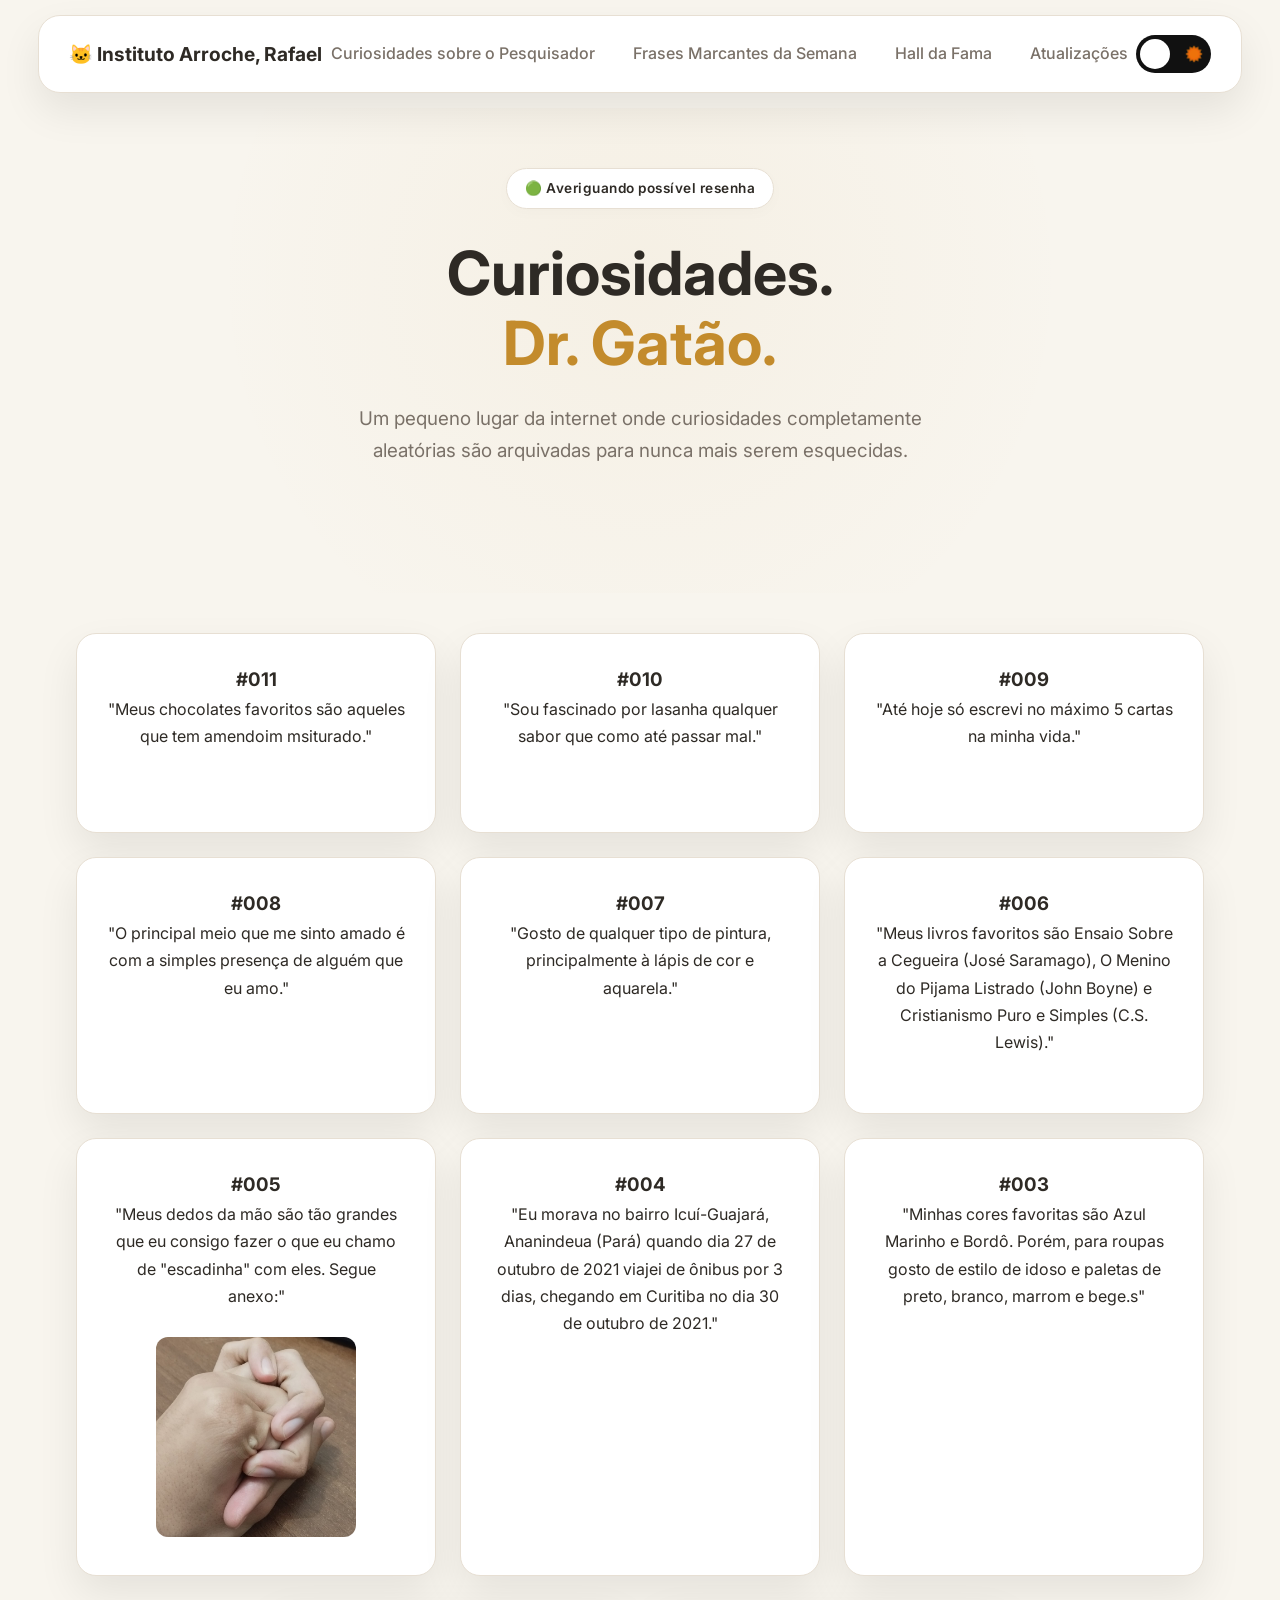
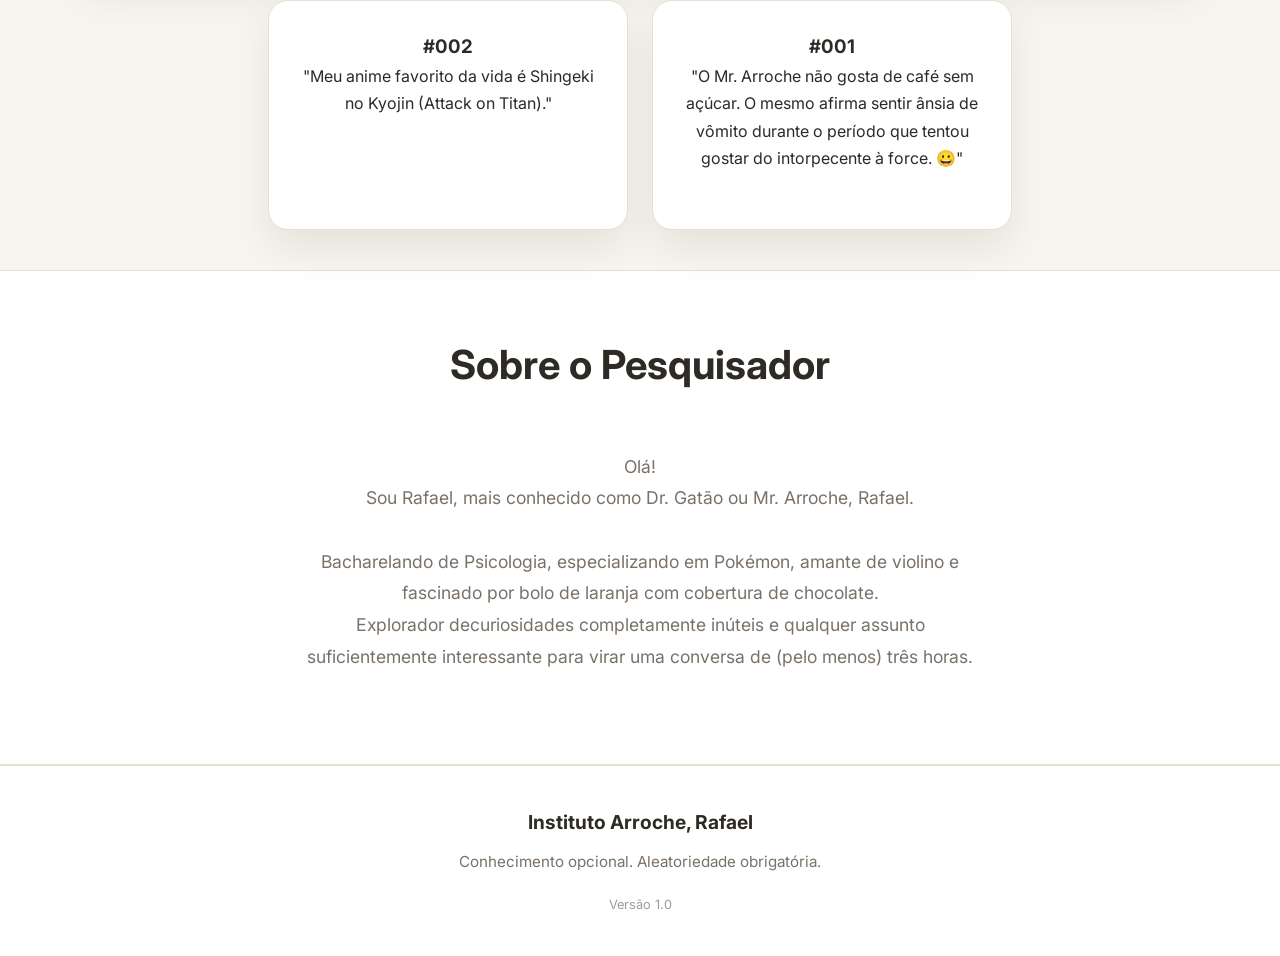
==== páginas/curiosidades/curiosidades.html @ 4dc75bf1 "página de curiosidades" ====
<!DOCTYPE html>
<html lang="pt-BR">

<head>

    <meta charset="UTF-8">
    <meta name="viewport" content="width=device-width, initial-scale=1.0">

    <title>Instituto Arroche, Rafael</title>

    <link rel="stylesheet" href="style.css">

    <link rel="preconnect" href="https://fonts.googleapis.com">

    <link rel="preconnect" href="https://fonts.gstatic.com" crossorigin>

    <link href="https://fonts.googleapis.com/css2?family=Inter:wght@300;400;500;600;700&family=Cormorant+Garamond:wght@500;700&display=swap" rel="stylesheet">

    <script>
    if (localStorage.getItem("theme") === "dark") {
        document.documentElement.classList.add("dark");
    }
    </script>
</head>

<body>



    <header>

    <nav class="navbar desktop-nav">

        <a href="../../index.html" class="logo">

             🐱 Instituto Arroche, Rafael

        </a>

        <ul class="nav-links">


            <li><a href="páginas/curiosidades/curiosidades.html">Curiosidades sobre o Pesquisador</a></li>

            <li><a href="#">Frases Marcantes da Semana</a></li>

            <li><a href="#">Hall da Fama</a></li>

            <li><a href="#">Atualizações</a></li>

        </ul>

        <div class="theme-area">

            <input type="checkbox" class="checkbox" id="chk">

            <label class="label" for="chk">

                <img src="lua.png" class="fa-moon">

                <img src="sol.png" class="fa-sun">

                <div class="ball"></div>

            </label>

        </div>

    </nav>


    <nav class="navbar mobile-nav">

        <button id="menuButton" class="menu-button">

            <span></span>
            <span></span>
            <span></span>

        </button>

        <a href="../../index.html" class="logo-mobile">

            🐱 Instituto Arroche, Rafael

        </a>

    </nav>

</header>


<div class="menu-overlay" id="menuOverlay">

    <aside class="side-menu" id="sideMenu">

        <div class="menu-header">

            <button id="closeMenuButton" class="close-menu-button">&times;</button>

            <p>Pesquisadora Honorária detectada.</p>

        </div>

        <div class="menu-item theme-mobile">

            <span>🌙 Tema</span>

            <div>

                <input type="checkbox" class="checkbox" id="chkMobile">

                <label class="label" for="chkMobile">

                    <img src="lua.png" class="fa-moon">

                    <img src="sol.png" class="fa-sun">

                    <div class="ball"></div>

                </label>

            </div>

        </div>

    
        <a href="curiosidades.html" class="menu-item">

            🔬 Curiosidades sobre o Pesquisador 

        </a>

        <a href="#" class="menu-item">

            🐋 Frases Marcantes da Semana


        </a>

        <a href="#" class="menu-item">

            🏆 Hall da Fama

        </a>


        <a href="#" class="menu-item">

            📰 Atualizações

        </a>

        <div class="menu-footer">

            Versão 1.0

        </div>

    </aside>

</div>

    <section class="hero">

        <span class="status fade-in-element">
            🟢 Averiguando possível resenha
        </span>

        <h1 class="fade-in-element">
            <span class="line-1">Curiosidades.</span>
            <br>
            <span class="line-2">Dr. Gatão.</span>
        </h1>

        <p class="fade-in-element description">
            Um pequeno lugar da internet onde curiosidades completamente
            aleatórias são arquivadas para nunca mais serem esquecidas.
        </p>

        <div class="buttons fade-in-element">
           <br>
           <br>
        </div>

    </section>

    



    <section class="cards">

        <div class="card">

            <div class="card-frase-interna">
                <h3>#011</h3>
                <p>"Meus chocolates favoritos são aqueles que tem amendoim msiturado."</p>
                <br>
            </div>

        </div>

        <div class="card">

            <div class="card-frase-interna">
                <h3>#010</h3>
                <p>"Sou fascinado por lasanha qualquer sabor que como até passar mal."</p>
                <br>
            </div>

        </div>

        <div class="card">

            <div class="card-frase-interna">
                <h3>#009</h3>
                <p>"Até hoje só escrevi no máximo 5 cartas na minha vida."</p>
                <br>
            </div>

        </div>

        <div class="card">

            <div class="card-frase-interna">
                <h3>#008</h3>
                <p>"O principal meio que me sinto amado é com a simples presença de alguém que eu amo."</p>
                <br>
            </div>

        </div>

        <div class="card">

            <div class="card-frase-interna">
                <h3>#007</h3>
                <p>"Gosto de qualquer tipo de pintura, principalmente à lápis de cor e aquarela."</p>
                <br>
            </div>

        </div>

        <div class="card">

            <div class="card-frase-interna">
                <h3>#006</h3>
                <p>"Meus livros favoritos são Ensaio Sobre a Cegueira (José Saramago), O Menino do Pijama Listrado (John Boyne) e Cristianismo Puro e Simples (C.S. Lewis)."</p>
                <br>
            </div>

        </div>

        <div class="card"> 
            <div class="card-frase-interna">
                    <h3>#005</h3>
                    <p>"Meus dedos da mão são tão grandes que eu consigo fazer o que eu chamo de "escadinha" com eles. Segue anexo:"</p>
                    <br>
                    <img src="imagens/mão.jpeg" alt="Imagem da mão do pesquisador mostrando a escadinha dos dedos" class="image">
            </div>  
         </div>
        <div class="card">

             <div class="card-frase-interna">
                <h3>#004</h3>
                <p>"Eu morava no bairro Icuí-Guajará, Ananindeua (Pará) quando dia 27 de outubro de 2021 viajei de ônibus por 3 dias, chegando em Curitiba no dia 30 de outubro de 2021."</p>
                <br>
            </div>  

        </div>

        <div class="card">

             <div class="card-frase-interna">
                <h3>#003</h3>
                <p>"Minhas cores favoritas são Azul Marinho e Bordô. Porém, para roupas gosto de estilo de idoso e paletas de preto, branco, marrom e bege.s"</p>
                <br>
            </div>  

        </div>

        <div class="card">

             <div class="card-frase-interna">
                <h3>#002</h3>
                <p>"Meu anime favorito da vida é Shingeki no Kyojin (Attack on Titan)."</p>
                <br>
            </div>  

        </div>

        <div class="card">

             <div class="card-frase-interna">
                <h3>#001</h3>
                <p>"O Mr. Arroche não gosta de café sem açúcar. O mesmo afirma sentir ânsia de vômito durante o período que tentou gostar do intorpecente à force. 😀"</p>
                <br>
            </div>  

        </div>


    </section>



   



    <section class="about">

        <div>

            <h2>
                Sobre o Pesquisador
            </h2>

            <p>
                Olá!
                Sou Rafael, mais conhecido como Dr. Gatão ou Mr. Arroche, Rafael.

                Bacharelando de Psicologia, especializando em Pokémon, amante de violino e fascinado por bolo de laranja com cobertura de chocolate.
                Explorador decuriosidades completamente inúteis e qualquer assunto suficientemente interessante para virar uma conversa de (pelo menos) três horas.

            </p>

        </div>

    </section>






    <footer>

        <h3>

            Instituto Arroche, Rafael

        </h3>

        <p>

            Conhecimento opcional.
            Aleatoriedade obrigatória.

        </p>

        <small>

            Versão 1.0

        </small>

    </footer>



    <script src="script.js"></script>

</body>

</html>
---- páginas/curiosidades/style.css ----
* {
    margin: 0;
    padding: 0;
    box-sizing: border-box;

    transition:
        background-color .45s ease,
        color .45s ease,
        border-color .45s ease,
        box-shadow .45s ease,
        transform .25s ease;
}

/* ================================
   VARIÁVEIS
================================ */
:root {
    --background: #F8F5EE;
    --surface: #FFFFFF;
    --primary: #C38B2C;
    --primary-light: #E6C98A;
    --secondary: #6F5330;
    --text: #2E2A25;
    --text-light: #7A7168;
    --border: #E7DFD3;
    --shadow: 0 18px 40px rgba(0, 0, 0, .08);
}

.dark {
    --background: #111111;
    --surface: #1D1D1D;
    --primary: #8F1D2C;
    --primary-light: #C6475E;
    --secondary: #E7D9D9;
    --text: #F4F4F4;
    --text-light: #C7C7C7;
    --border: #343434;
    --shadow: 0 18px 40px rgba(0, 0, 0, .45);
}

.dark .label {
    background-color: #c4c4c4;
}

/* Inverte a cor da bolinha para preto */
.dark .label .ball {
    background-color: #111111;
}


/* ================================
   BODY
================================ */
body {
    font-family: 'Inter', sans-serif;
    background: var(--background);
    color: var(--text);
    line-height: 1.7;
}

.checkbox {
    opacity: 0;
    position: absolute;
}

.label {
    background-color: #111;
    border-radius: 50px;
    cursor: pointer;
    display: flex;
    justify-content: space-between;
    align-items: center;
    padding: 0 8px;
    position: relative;
    height: 38px;   
    width: 75px;   
}

.label img {
    width: 18px;
    height: 18px;
    object-fit: contain;
    z-index: 1;
}

.label .ball {
    background-color: #fff;
    border-radius: 50%;
    position: absolute;
    top: 4px;
    left: 4px;
    height: 30px;
    width: 30px;
    transform: translateX(0px);
    transition: transform 0.4s linear;
    z-index: 2;
}

.checkbox:checked + .label .ball {
    transform: translateX(37px);
}

.fa-moon {
    filter: invert(82%) sepia(54%) saturate(983%) hue-rotate(354deg) brightness(102%) contrast(92%);
}

.fa-sun {
    filter: invert(67%) sepia(91%) saturate(1354%) hue-rotate(5deg) brightness(102%) contrast(92%);
}

/*==========================
HEADER + NAVBAR
==========================*/

header {
    position: -webkit-sticky;
    position: sticky;
    top: 0; 
    
    width: 100%;
    display: flex;
    justify-content: center;
    padding: 15px 0; /* Um espaçamento fixo e elegante */
    z-index: 1000;
    
    /* Remove o blur do container pai para eliminar o bug visual */
    background: transparent;
    transition: padding 0.3s ease;
}

/* Quando o usuário rola a página, apenas diminuímos um pouco o padding para dar efeito de compressão */
header.scrolled {
    padding: 10px 0;
}

/* Mantém o limite de largura do design da sua barra interna */
header .navbar {
    width: 94%;
    max-width: 1350px;
    background: var(--surface); /* Usa a cor de fundo sólida da sua variável */
    border: 1px solid var(--border);
    box-shadow: var(--shadow);
    transition: background-color 0.3s ease, box-shadow 0.3s ease;
}

/* Quando scrollar, a navbar ganha uma sombra um pouco mais destacada para flutuar sobre o Hero */
header.scrolled .navbar {
    box-shadow: 0 12px 60px rgba(0, 0, 0, 0.08);
}

/* Garante que no modo escuro a navbar continue sólida e confortável */
.dark header .navbar {
    background: var(--surface);
    border: 1px solid var(--border);
}

.dark header.scrolled .navbar {
    box-shadow: 0 12px 35px rgba(0, 0, 0, 0.5);
}



.navbar {
    height: 78px;
    padding: 0 30px;
    display: flex;
    align-items: center;
    justify-content: space-between;
    border-radius: 22px;
    background: rgba(255, 255, 255, .75);
    backdrop-filter: blur(18px);
    border: 1px solid var(--border);
    box-shadow: var(--shadow);
    width: 100%;
}

.dark .navbar {
    background: rgba(20, 20, 20, .75);
}

.logo,
.logo-mobile {
    text-decoration: none;
    color: var(--text);
    font-size: 1.2rem;
    font-weight: 700;
    transition: .3s;
}

.logo:hover {
    color: var(--primary);
}

.nav-links {
    display: flex;
    gap: 38px;
    list-style: none;
}

.nav-links a {
    text-decoration: none;
    color: var(--text-light);
    font-weight: 500;
    position: relative;
}

.nav-links a::after {
    content: "";
    position: absolute;
    bottom: -8px;
    left: 0;
    width: 0;
    height: 2px;
    background: var(--primary);
    transition: .3s;
}

.nav-links a:hover {
    color: var(--text);
}

.nav-links a:hover::after {
    width: 100%;
}

.theme-area {
    display: flex;
    align-items: center;
}

.desktop-nav {
    display: flex;
}

.mobile-nav {
    display: none;
}

@media(max-width: 900px) {
    .desktop-nav {
        display: none;
    }
    .mobile-nav {
        display: flex;
    }
}

.menu-button {
    width: 46px;
    height: 46px;
    border: none;
    background: none;
    cursor: pointer;
    display: flex;
    flex-direction: column;
    justify-content: center;
    gap: 6px;
}

.menu-button span {
    width: 26px;
    height: 3px;
    background: var(--text);
    border-radius: 50px;
    transition: .35s;
}

/*===================================================
   MENU MOBILE (OVERLAY E COMPONENTES INTRA-MENU)
===================================================*/

/* Força a sobreposição a ficar à frente de qualquer elemento fixo ou scrolled */
.menu-overlay {
    position: fixed !important;
    inset: 0;
    background: rgba(0, 0, 0, 0.4);
    backdrop-filter: blur(6px);
    opacity: 0;
    visibility: hidden;
    transition: .35s;
    z-index: 99999 !important; /* Ganha do z-index de 1000 do header e afins */
}

.menu-overlay.open {
    opacity: 1;
    visibility: visible;
}

.side-menu {
    width: 65%;
    max-width: 340px;
    height: 100%;
    background: var(--surface);
    box-shadow: var(--shadow);
    padding: 35px;
    transform: translateX(-100%);
    transition: .45s cubic-bezier(.23, .9, .32, 1);
    z-index: 100000 !important;
}

.menu-overlay.open .side-menu {
    transform: translateX(0);
}

/* Ajuste do cabeçalho interno do menu lateral */
.menu-header {
    margin-bottom: 40px;
    display: flex;
    flex-direction: column;
    align-items: flex-start;
    gap: 8px;
}

.menu-header p {
    color: var(--text-light);
    font-size: .9rem;
}

/* Estilização do botão X de fechar */
.close-menu-button {
    background: none;
    border: none;
    font-size: 2.5rem;
    color: var(--primary);
    cursor: pointer;
    padding: 0;
    line-height: 1;
    transition: transform 0.2s ease;
}

.close-menu-button:hover {
    transform: scale(1.1);
}

.menu-item {
    display: flex;
    justify-content: space-between;
    align-items: center;
    text-decoration: none;
    color: var(--text);
    font-size: 1.05rem;
    padding: 16px 0;
    border-bottom: 1px solid var(--border);
}

.menu-item:hover {
    color: var(--primary);
    padding-left: 8px;
}

.menu-footer {
    margin-top: 40px;
    color: var(--text-light);
    font-size: .9rem;
}


/* ===================================================
   ELEMENTOS NOVOS DO HERO (ADICIONADOS EXCLUSIVAMENTE)
=================================================== */

.hero {
    /* 🛠️ Reduzi de 75vh para 50vh para não empurrar tudo tão longe nas telas grandes */
    min-height: 50vh; 
    display: flex;
    flex-direction: column;
    justify-content: center;
    align-items: center;
    text-align: center;
    
    /* 🛠️ Deixamos um padding um pouco menor no topo/base para respirar melhor */
    padding: 60px 20px;
        padding-bottom: 30px; 
    
    background: radial-gradient(circle at 50% 35%, rgba(195, 139, 44, 0.05), transparent 60%);
}

.dark .hero {
    background: radial-gradient(circle at 50% 35%, rgba(143, 29, 44, 0.07), transparent 60%);
}

/* Tag de status acima do título */
.hero .status {
    background: var(--surface);
    border: 1px solid var(--border);
    padding: 8px 18px;
    border-radius: 50px;
    font-size: 0.85rem;
    font-weight: 600;
    letter-spacing: 0.5px;
    box-shadow: 0 4px 15px rgba(0, 0, 0, 0.02);
    margin-bottom: 30px;
}

/* Título */
.hero h1 {
    font-family: 'Inter', sans-serif;
    font-size: 3.8rem;
    line-height: 1.15;
    font-weight: 700;
    color: var(--text);
    margin-bottom: 24px;
}

.hero h1 .line-2 {
    color: var(--primary);
}

/* Descrição */
.hero .description {
    max-width: 620px;
    font-size: 1.18rem;
    color: var(--text-light);
    margin-bottom: 42px;
}

/* Animações em Cascata de Entrada */
.fade-in-element {
    opacity: 0;
    transform: translateY(25px);
    animation: heroReveal 1.2s cubic-bezier(0.16, 1, 0.3, 1) forwards;
}

.hero .status.fade-in-element { animation-delay: 0.7s; }
.hero h1.fade-in-element { animation-delay: 1.0s; }
.hero .description.fade-in-element { animation-delay: 1.3s; }

@keyframes heroReveal {
    to {
        opacity: 1;
        transform: translateY(0);
    }
}

/* Responsividade específica do Hero */
@media (max-width: 768px) {
    .hero h1 {
        font-size: 2.6rem;
    }
}

/* SEÇÃO DE CARDS (CURIOSIDADES) */
.cards {
    max-width: 1200px;
    margin: 0 auto;
    
    /* 🛠️ O padding de 20px nas laterais garante que eles NUNCA colem na parede da tela */
    padding: 40px 20px; 
    
    /* 🛠️ Mudamos para flex para os blocos irem se alinhando para a direita automaticamente */
    display: flex;
    flex-direction: row;
    flex-wrap: wrap; /* Se não couber mais na linha, ele pula para a linha de baixo */
    justify-content: center; /* Centraliza o grupo de blocos na tela */
    gap: 24px;
}

.card {
    background: var(--surface);
    border: 1px solid var(--border);
    border-radius: 20px;
    padding: 30px;
    box-shadow: var(--shadow);
    display: flex;
    flex-direction: column;
    gap: 15px;
    align-items: center; 
    text-align: center;

    /* 🛠️ Deixa o bloco minimamente retangular no PC (340px) mas flexível para o celular (100%) */
    width: 100%;
    max-width: 360px; 
    min-height: 200px; /* Garante que ele mantenha uma altura mínima bonita */
    
    /* Evita que o card quebre o layout em telas muito pequenas */
    box-sizing: border-box; 
}

.image {
width: 200px;          /* Define uma largura fixa moderna para a foto */
height: 200px;         /* Define a mesma altura para garantir que fique quadrada */
object-fit: cover;
border-radius: 12px;   /* Bordas arredondadas para suavizar a imagem */
}


/* SEÇÃO SOBRE O PESQUISADOR */
.about {
    background: var(--surface);
    border-top: 1px solid var(--border);
    border-bottom: 1px solid var(--border);
    padding: 60px 20px;
    text-align: center;
}

.about div {
    max-width: 700px;
    margin: 0 auto;
}

.about h2 {
    font-family: 'Inter', sans-serif;
    font-size: 2.5rem;
    color: var(--text);
    margin-bottom: 20px;
}

.about p {
    color: var(--text-light);
    font-size: 1.1rem;
    line-height: 1.8;
    white-space: pre-line;
}



/* RODAPÉ (FOOTER) */
footer {
    background: var(--surface);
    border-top: 1px solid var(--border);
    padding: 40px 20px;
    text-align: center;
    display: flex;
    flex-direction: column;
    gap: 10px;
    align-items: center;
}

footer h3 {
    font-size: 1.2rem;
    color: var(--text);
}

footer p {
    color: var(--text-light);
    font-size: 0.95rem;
}

footer small {
    color: var(--text-light);
    opacity: 0.7;
    font-size: 0.8rem;
    margin-top: 10px;
}
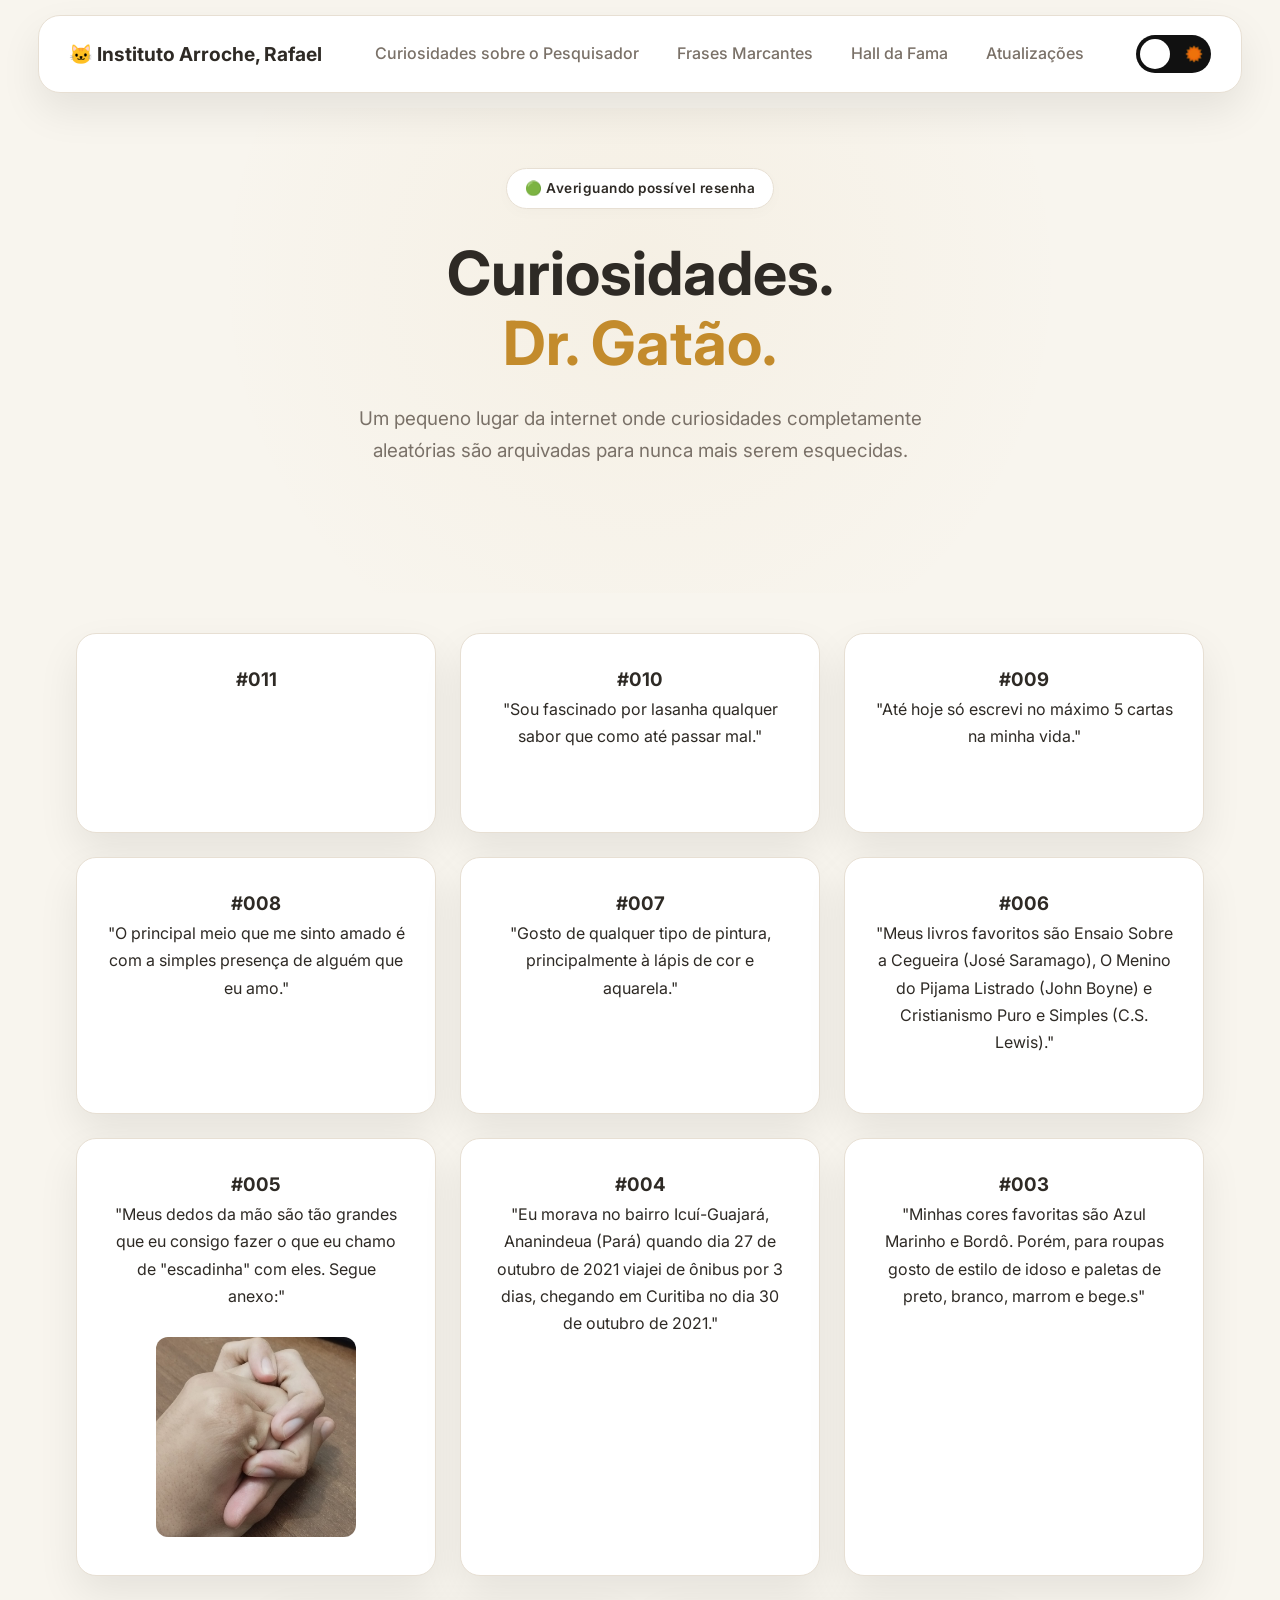
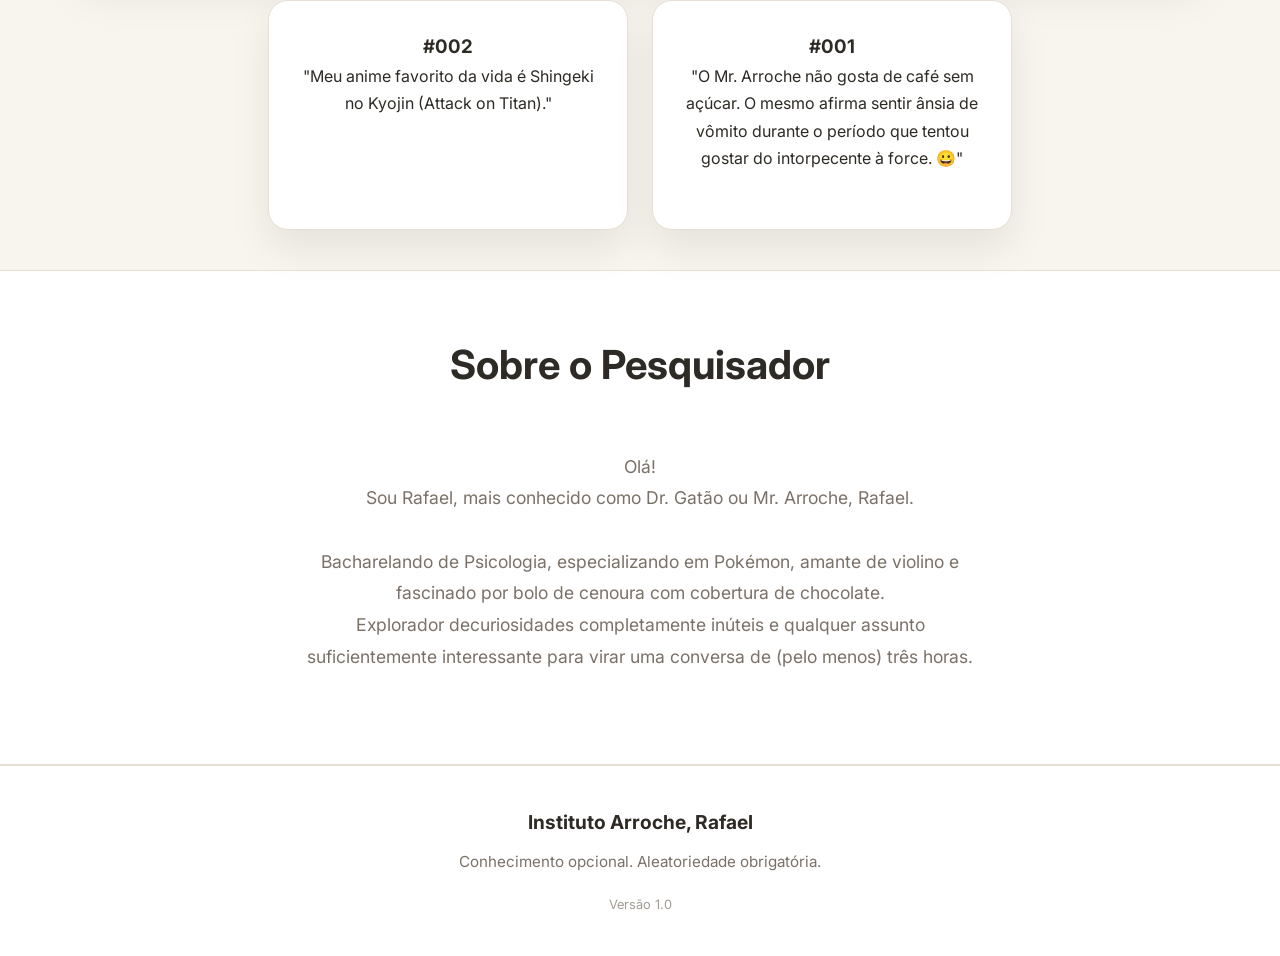
==== commit 74ad9254: "cenoura" ====
--- a/páginas/curiosidades/curiosidades.html
+++ b/páginas/curiosidades/curiosidades.html
@@ -40,9 +40,9 @@
         <ul class="nav-links">
 
 
-            <li><a href="páginas/curiosidades/curiosidades.html">Curiosidades sobre o Pesquisador</a></li>
-
-            <li><a href="#">Frases Marcantes da Semana</a></li>
+            <li><a href="curiosidades.html">Curiosidades sobre o Pesquisador</a></li>
+
+            <li><a href="../frases/frases.html">Frases Marcantes</a></li>
 
             <li><a href="#">Hall da Fama</a></li>
 
@@ -131,9 +131,9 @@
 
         </a>
 
-        <a href="#" class="menu-item">
-
-            🐋 Frases Marcantes da Semana
+        <a href="../frases/frases.html" class="menu-item">
+
+            🐋 Frases Marcantes
 
 
         </a>
@@ -195,7 +195,6 @@
 
             <div class="card-frase-interna">
                 <h3>#011</h3>
-                <p>"Meus chocolates favoritos são aqueles que tem amendoim msiturado."</p>
                 <br>
             </div>
 
@@ -320,7 +319,7 @@
                 Olá!
                 Sou Rafael, mais conhecido como Dr. Gatão ou Mr. Arroche, Rafael.
 
-                Bacharelando de Psicologia, especializando em Pokémon, amante de violino e fascinado por bolo de laranja com cobertura de chocolate.
+                Bacharelando de Psicologia, especializando em Pokémon, amante de violino e fascinado por bolo de cenoura com cobertura de chocolate.
                 Explorador decuriosidades completamente inúteis e qualquer assunto suficientemente interessante para virar uma conversa de (pelo menos) três horas.
 
             </p>
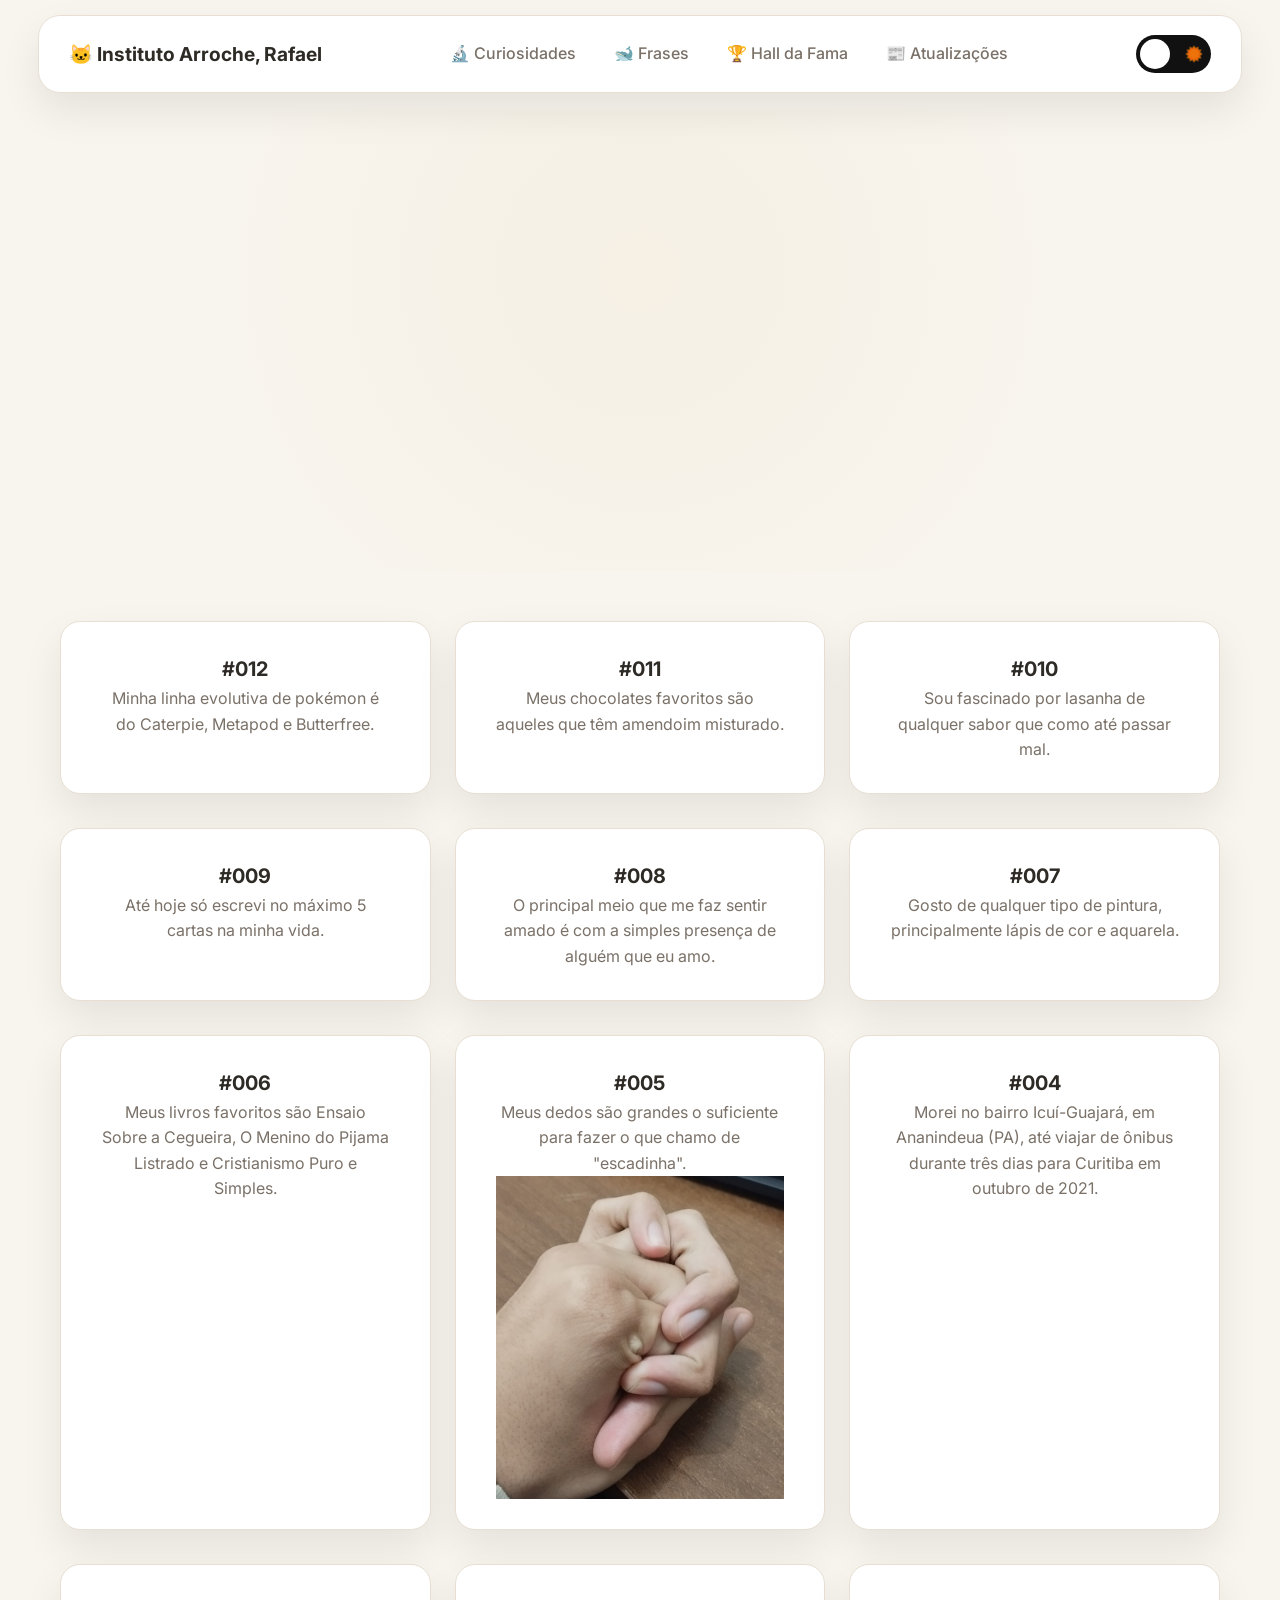
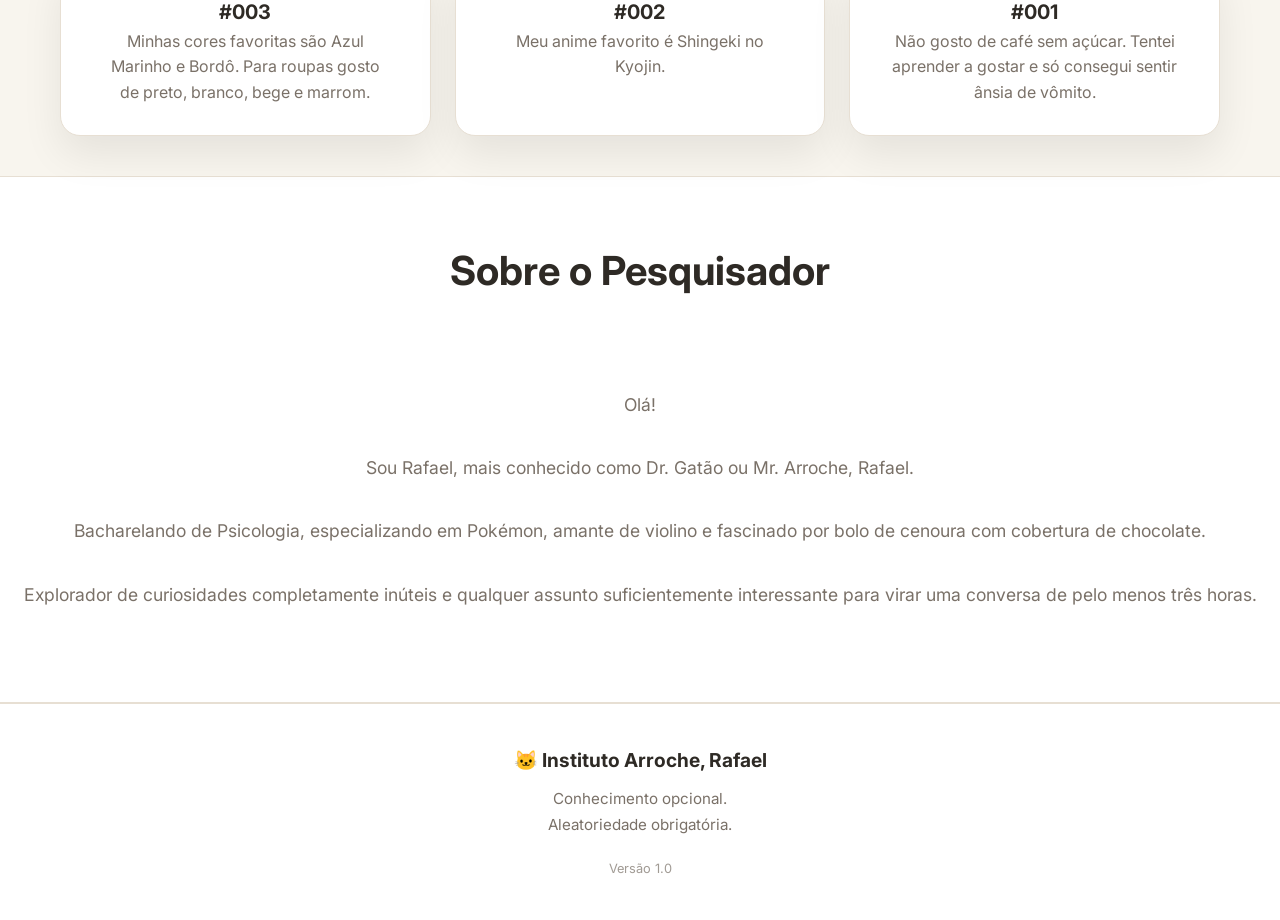
==== commit fcc4114a: "Finalização básica" ====
--- a/páginas/curiosidades/curiosidades.html
+++ b/páginas/curiosidades/curiosidades.html
@@ -3,362 +3,162 @@
 
 <head>
 
-    <meta charset="UTF-8">
-    <meta name="viewport" content="width=device-width, initial-scale=1.0">
+<meta charset="UTF-8">
 
-    <title>Instituto Arroche, Rafael</title>
+<meta name="viewport"
+content="width=device-width, initial-scale=1.0">
 
-    <link rel="stylesheet" href="style.css">
+<title>Curiosidades | Instituto Arroche, Rafael</title>
 
-    <link rel="preconnect" href="https://fonts.googleapis.com">
+<!-- ================================
+     CSS
+================================ -->
 
-    <link rel="preconnect" href="https://fonts.gstatic.com" crossorigin>
+<link rel="stylesheet" href="../../css/style.css">
 
-    <link href="https://fonts.googleapis.com/css2?family=Inter:wght@300;400;500;600;700&family=Cormorant+Garamond:wght@500;700&display=swap" rel="stylesheet">
+<!-- ================================
+     FONTES
+================================ -->
 
-    <script>
-    if (localStorage.getItem("theme") === "dark") {
-        document.documentElement.classList.add("dark");
-    }
-    </script>
+<link rel="preconnect" href="https://fonts.googleapis.com">
+
+<link rel="preconnect" href="https://fonts.gstatic.com" crossorigin>
+
+<link href="https://fonts.googleapis.com/css2?family=Inter:wght@300;400;500;600;700&family=Cormorant+Garamond:wght@500;700&display=swap" rel="stylesheet">
+
+<!-- ================================
+     EVITA FLASH DO TEMA
+================================ -->
+
+<script>
+
+if(localStorage.getItem("theme")==="dark"){
+    document.documentElement.classList.add("dark");
+}
+
+</script>
+
 </head>
 
 <body>
 
+<!-- ================================
+     COMPONENTES
+================================ -->
 
+<div id="navbar"></div>
 
-    <header>
+<div id="menu"></div>
 
-    <nav class="navbar desktop-nav">
+<!-- ================================
+     CONTEÚDO
+================================ -->
 
-        <a href="../../index.html" class="logo">
+<main>
 
-             🐱 Instituto Arroche, Rafael
+<section class="hero">
 
-        </a>
+<span class="status fade-in-element">
 
-        <ul class="nav-links">
+🟢 Averiguando possível resenha
 
+</span>
 
-            <li><a href="curiosidades.html">Curiosidades sobre o Pesquisador</a></li>
+<h1 class="fade-in-element">
 
-            <li><a href="../frases/frases.html">Frases Marcantes</a></li>
+<span class="line-1">
 
-            <li><a href="#">Hall da Fama</a></li>
+Curiosidades.
 
-            <li><a href="#">Atualizações</a></li>
+</span>
 
-        </ul>
+<br>
 
-        <div class="theme-area">
+<span class="line-2">
 
-            <input type="checkbox" class="checkbox" id="chk">
+Dr. Gatão.
 
-            <label class="label" for="chk">
+</span>
 
-                <img src="lua.png" class="fa-moon">
+</h1>
 
-                <img src="sol.png" class="fa-sun">
+<p class="description fade-in-element">
 
-                <div class="ball"></div>
+Um pequeno lugar da internet onde curiosidades completamente aleatórias são arquivadas para nunca mais serem esquecidas.
 
-            </label>
+</p>
 
-        </div>
+</section>
 
-    </nav>
+<section class="cards" id="lista-curiosidades">
 
+<!-- Gerado automaticamente -->
 
-    <nav class="navbar mobile-nav">
+</section>
 
-        <button id="menuButton" class="menu-button">
+<section class="about">
 
-            <span></span>
-            <span></span>
-            <span></span>
+<h2>
 
-        </button>
+Sobre o Pesquisador
 
-        <a href="../../index.html" class="logo-mobile">
+</h2>
 
-            🐱 Instituto Arroche, Rafael
+<p>
 
-        </a>
+Olá!
 
-    </nav>
+Sou Rafael, mais conhecido como Dr. Gatão ou Mr. Arroche, Rafael.
 
-</header>
+Bacharelando de Psicologia, especializando em Pokémon, amante de violino e fascinado por bolo de cenoura com cobertura de chocolate.
 
+Explorador de curiosidades completamente inúteis e qualquer assunto suficientemente interessante para virar uma conversa de pelo menos três horas.
 
-<div class="menu-overlay" id="menuOverlay">
+</p>
 
-    <aside class="side-menu" id="sideMenu">
+</section>
 
-        <div class="menu-header">
+</main>
 
-            <button id="closeMenuButton" class="close-menu-button">&times;</button>
+<!-- ================================
+     FOOTER
+================================ -->
 
-            <p>Pesquisadora Honorária detectada.</p>
+<div id="footer"></div>
 
-        </div>
+<!-- ================================
+     JAVASCRIPT
+================================ -->
 
-        <div class="menu-item theme-mobile">
+<!-- Configuração -->
+<script src="../../js/config.js"></script>
 
-            <span>🌙 Tema</span>
+<!-- Núcleo -->
+<script src="../../js/core.js"></script>
+<script src="../../js/paginas.js"></script>
 
-            <div>
+<!-- Componentes do layout -->
+<script src="../../componentes/navbar.js"></script>
+<script src="../../componentes/menu.js"></script>
+<script src="../../componentes/footer.js"></script>
+<script src="../../componentes/layout.js"></script>
 
-                <input type="checkbox" class="checkbox" id="chkMobile">
+<!-- Componentes de cards -->
+<script src="../../js/componentes/card.js"></script>
 
-                <label class="label" for="chkMobile">
+<!-- Componentes de cards -->
+<script src="../../js/home/cardcuriosidades.js"></script>
 
-                    <img src="lua.png" class="fa-moon">
+<!-- Sistema -->
+<script src="../../js/tema.js"></script>
+<script src="../../js/header.js"></script>
+<script src="../../js/animacoes.js"></script>
 
-                    <img src="sol.png" class="fa-sun">
+<!-- Dados da página -->
+<script src="dados.js"></script>
 
-                    <div class="ball"></div>
-
-                </label>
-
-            </div>
-
-        </div>
-
-    
-        <a href="curiosidades.html" class="menu-item">
-
-            🔬 Curiosidades sobre o Pesquisador 
-
-        </a>
-
-        <a href="../frases/frases.html" class="menu-item">
-
-            🐋 Frases Marcantes
-
-
-        </a>
-
-        <a href="#" class="menu-item">
-
-            🏆 Hall da Fama
-
-        </a>
-
-
-        <a href="#" class="menu-item">
-
-            📰 Atualizações
-
-        </a>
-
-        <div class="menu-footer">
-
-            Versão 1.0
-
-        </div>
-
-    </aside>
-
-</div>
-
-    <section class="hero">
-
-        <span class="status fade-in-element">
-            🟢 Averiguando possível resenha
-        </span>
-
-        <h1 class="fade-in-element">
-            <span class="line-1">Curiosidades.</span>
-            <br>
-            <span class="line-2">Dr. Gatão.</span>
-        </h1>
-
-        <p class="fade-in-element description">
-            Um pequeno lugar da internet onde curiosidades completamente
-            aleatórias são arquivadas para nunca mais serem esquecidas.
-        </p>
-
-        <div class="buttons fade-in-element">
-           <br>
-           <br>
-        </div>
-
-    </section>
-
-    
-
-
-
-    <section class="cards">
-
-        <div class="card">
-
-            <div class="card-frase-interna">
-                <h3>#011</h3>
-                <br>
-            </div>
-
-        </div>
-
-        <div class="card">
-
-            <div class="card-frase-interna">
-                <h3>#010</h3>
-                <p>"Sou fascinado por lasanha qualquer sabor que como até passar mal."</p>
-                <br>
-            </div>
-
-        </div>
-
-        <div class="card">
-
-            <div class="card-frase-interna">
-                <h3>#009</h3>
-                <p>"Até hoje só escrevi no máximo 5 cartas na minha vida."</p>
-                <br>
-            </div>
-
-        </div>
-
-        <div class="card">
-
-            <div class="card-frase-interna">
-                <h3>#008</h3>
-                <p>"O principal meio que me sinto amado é com a simples presença de alguém que eu amo."</p>
-                <br>
-            </div>
-
-        </div>
-
-        <div class="card">
-
-            <div class="card-frase-interna">
-                <h3>#007</h3>
-                <p>"Gosto de qualquer tipo de pintura, principalmente à lápis de cor e aquarela."</p>
-                <br>
-            </div>
-
-        </div>
-
-        <div class="card">
-
-            <div class="card-frase-interna">
-                <h3>#006</h3>
-                <p>"Meus livros favoritos são Ensaio Sobre a Cegueira (José Saramago), O Menino do Pijama Listrado (John Boyne) e Cristianismo Puro e Simples (C.S. Lewis)."</p>
-                <br>
-            </div>
-
-        </div>
-
-        <div class="card"> 
-            <div class="card-frase-interna">
-                    <h3>#005</h3>
-                    <p>"Meus dedos da mão são tão grandes que eu consigo fazer o que eu chamo de "escadinha" com eles. Segue anexo:"</p>
-                    <br>
-                    <img src="imagens/mão.jpeg" alt="Imagem da mão do pesquisador mostrando a escadinha dos dedos" class="image">
-            </div>  
-         </div>
-        <div class="card">
-
-             <div class="card-frase-interna">
-                <h3>#004</h3>
-                <p>"Eu morava no bairro Icuí-Guajará, Ananindeua (Pará) quando dia 27 de outubro de 2021 viajei de ônibus por 3 dias, chegando em Curitiba no dia 30 de outubro de 2021."</p>
-                <br>
-            </div>  
-
-        </div>
-
-        <div class="card">
-
-             <div class="card-frase-interna">
-                <h3>#003</h3>
-                <p>"Minhas cores favoritas são Azul Marinho e Bordô. Porém, para roupas gosto de estilo de idoso e paletas de preto, branco, marrom e bege.s"</p>
-                <br>
-            </div>  
-
-        </div>
-
-        <div class="card">
-
-             <div class="card-frase-interna">
-                <h3>#002</h3>
-                <p>"Meu anime favorito da vida é Shingeki no Kyojin (Attack on Titan)."</p>
-                <br>
-            </div>  
-
-        </div>
-
-        <div class="card">
-
-             <div class="card-frase-interna">
-                <h3>#001</h3>
-                <p>"O Mr. Arroche não gosta de café sem açúcar. O mesmo afirma sentir ânsia de vômito durante o período que tentou gostar do intorpecente à force. 😀"</p>
-                <br>
-            </div>  
-
-        </div>
-
-
-    </section>
-
-
-
-   
-
-
-
-    <section class="about">
-
-        <div>
-
-            <h2>
-                Sobre o Pesquisador
-            </h2>
-
-            <p>
-                Olá!
-                Sou Rafael, mais conhecido como Dr. Gatão ou Mr. Arroche, Rafael.
-
-                Bacharelando de Psicologia, especializando em Pokémon, amante de violino e fascinado por bolo de cenoura com cobertura de chocolate.
-                Explorador decuriosidades completamente inúteis e qualquer assunto suficientemente interessante para virar uma conversa de (pelo menos) três horas.
-
-            </p>
-
-        </div>
-
-    </section>
-
-
-
-
-
-
-    <footer>
-
-        <h3>
-
-            Instituto Arroche, Rafael
-
-        </h3>
-
-        <p>
-
-            Conhecimento opcional.
-            Aleatoriedade obrigatória.
-
-        </p>
-
-        <small>
-
-            Versão 1.0
-
-        </small>
-
-    </footer>
-
-
-
-    <script src="script.js"></script>
+<!-- Lógica da página -->
+<script src="script.js"></script>
 
 </body>
 
--- a/css/style.css
+++ b/css/style.css
@@ -0,0 +1,59 @@
+/* ======================================================
+   STYLE PRINCIPAL
+   Instituto Arroche, Rafael
+
+   Arquivo controlador de todos os estilos
+====================================================== */
+
+
+/* ================================
+   SISTEMA DE TEMA
+================================ */
+
+@import url("tema.css");
+
+
+
+/* ================================
+   CONFIGURAÇÕES GERAIS
+================================ */
+
+@import url("base.css");
+
+
+
+/* ================================
+   TELA DE LOADING
+================================ */
+
+@import url("loading.css");
+
+
+
+/* ================================
+   NAVEGAÇÃO
+================================ */
+
+@import url("navbar.css");
+
+@import url("menu.css");
+
+
+
+/* ================================
+   SEÇÕES PRINCIPAIS
+================================ */
+
+@import url("hero.css");
+
+@import url("componentes.css");
+
+@import url("secoes.css");
+
+
+
+/* ================================
+   RESPONSIVIDADE
+================================ */
+
+@import url("responsivo.css");
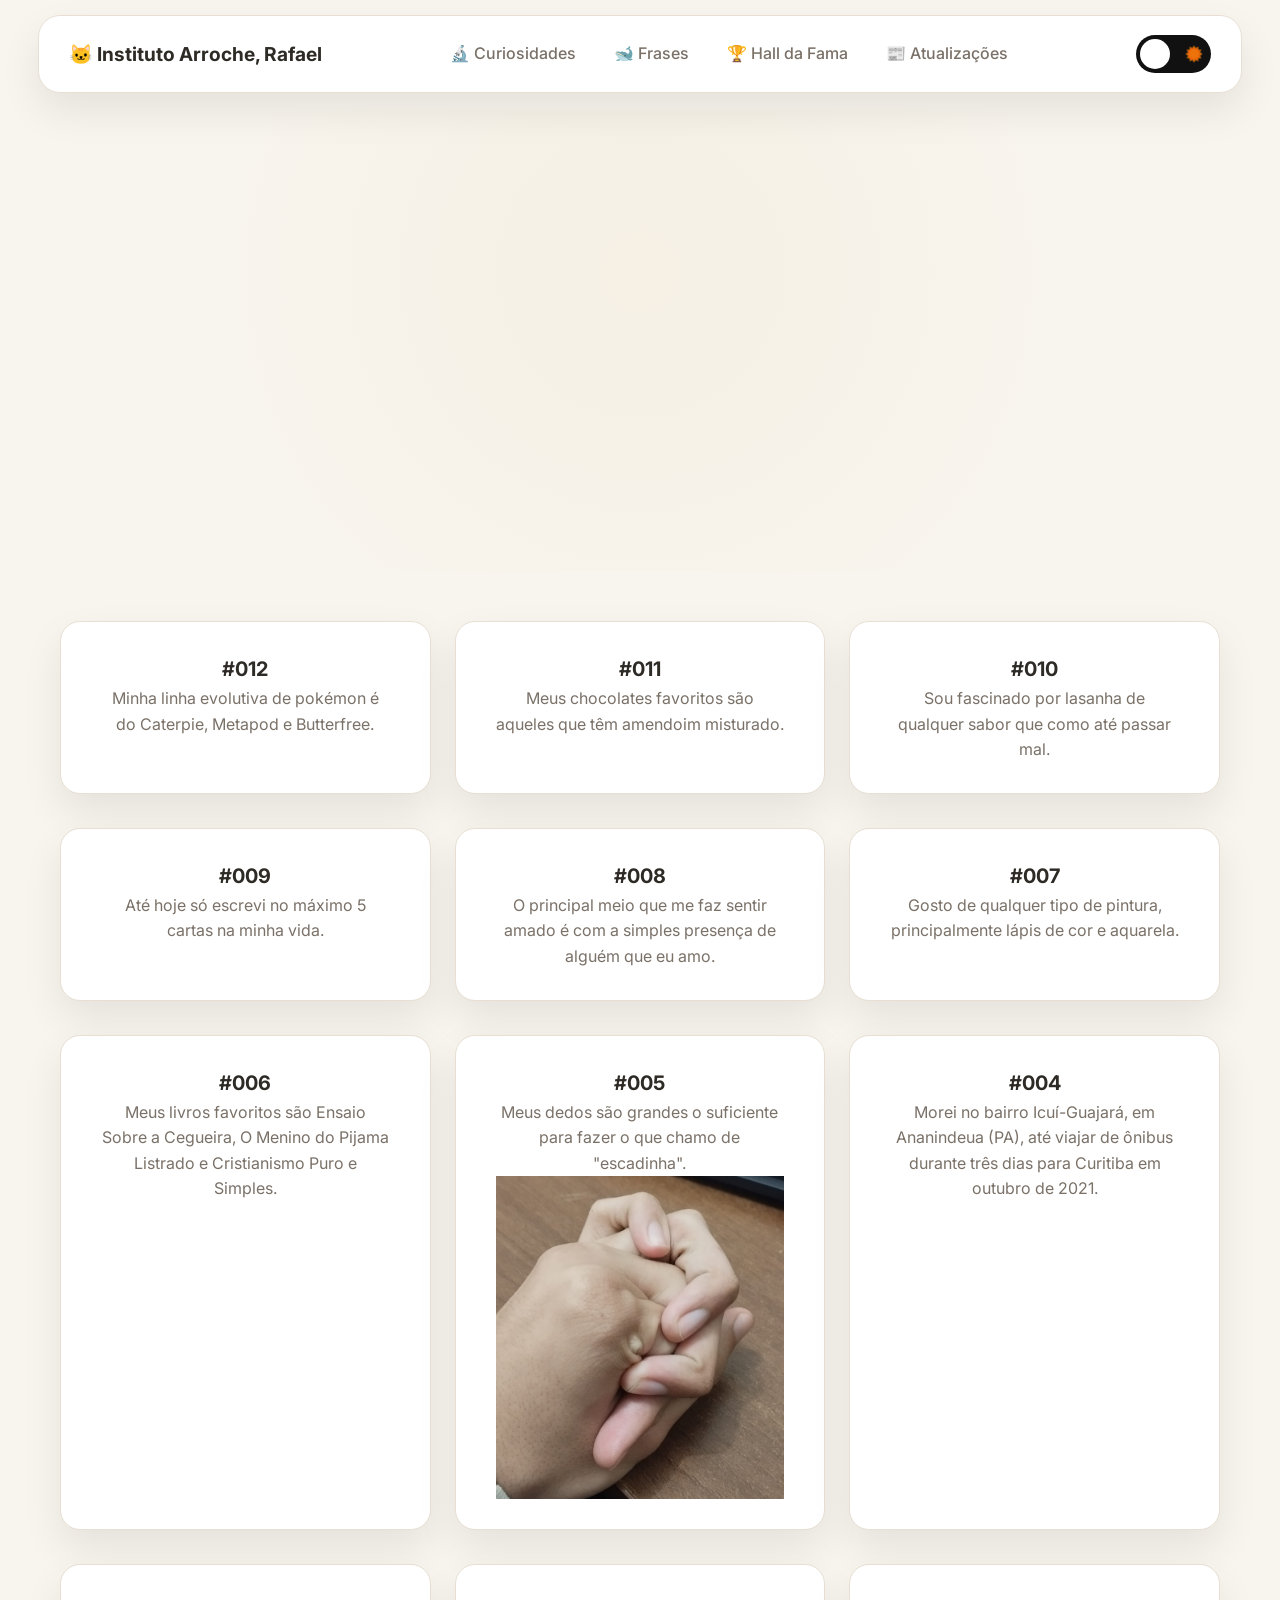
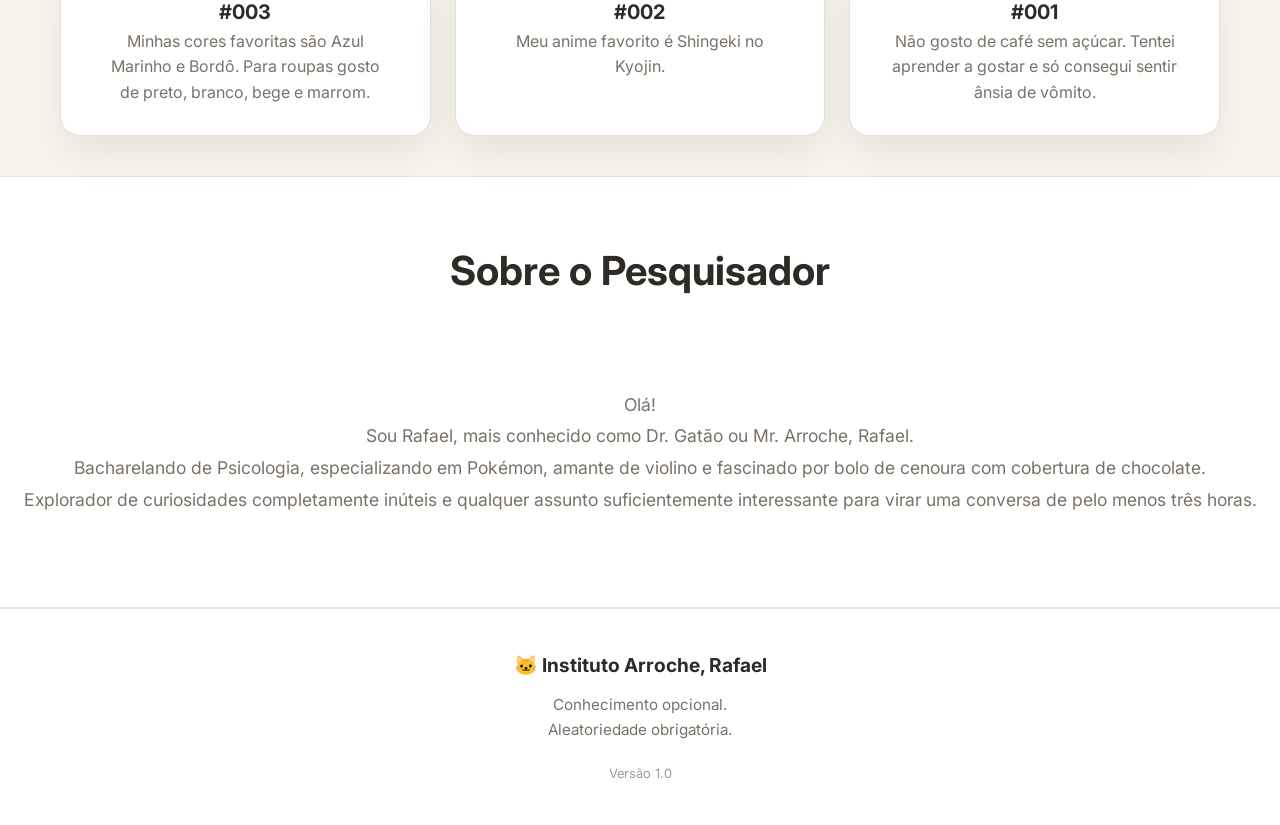
==== commit a8ef6db9: "timer" ====
--- a/páginas/curiosidades/curiosidades.html
+++ b/páginas/curiosidades/curiosidades.html
@@ -107,11 +107,8 @@
 <p>
 
 Olá!
-
 Sou Rafael, mais conhecido como Dr. Gatão ou Mr. Arroche, Rafael.
-
 Bacharelando de Psicologia, especializando em Pokémon, amante de violino e fascinado por bolo de cenoura com cobertura de chocolate.
-
 Explorador de curiosidades completamente inúteis e qualquer assunto suficientemente interessante para virar uma conversa de pelo menos três horas.
 
 </p>
